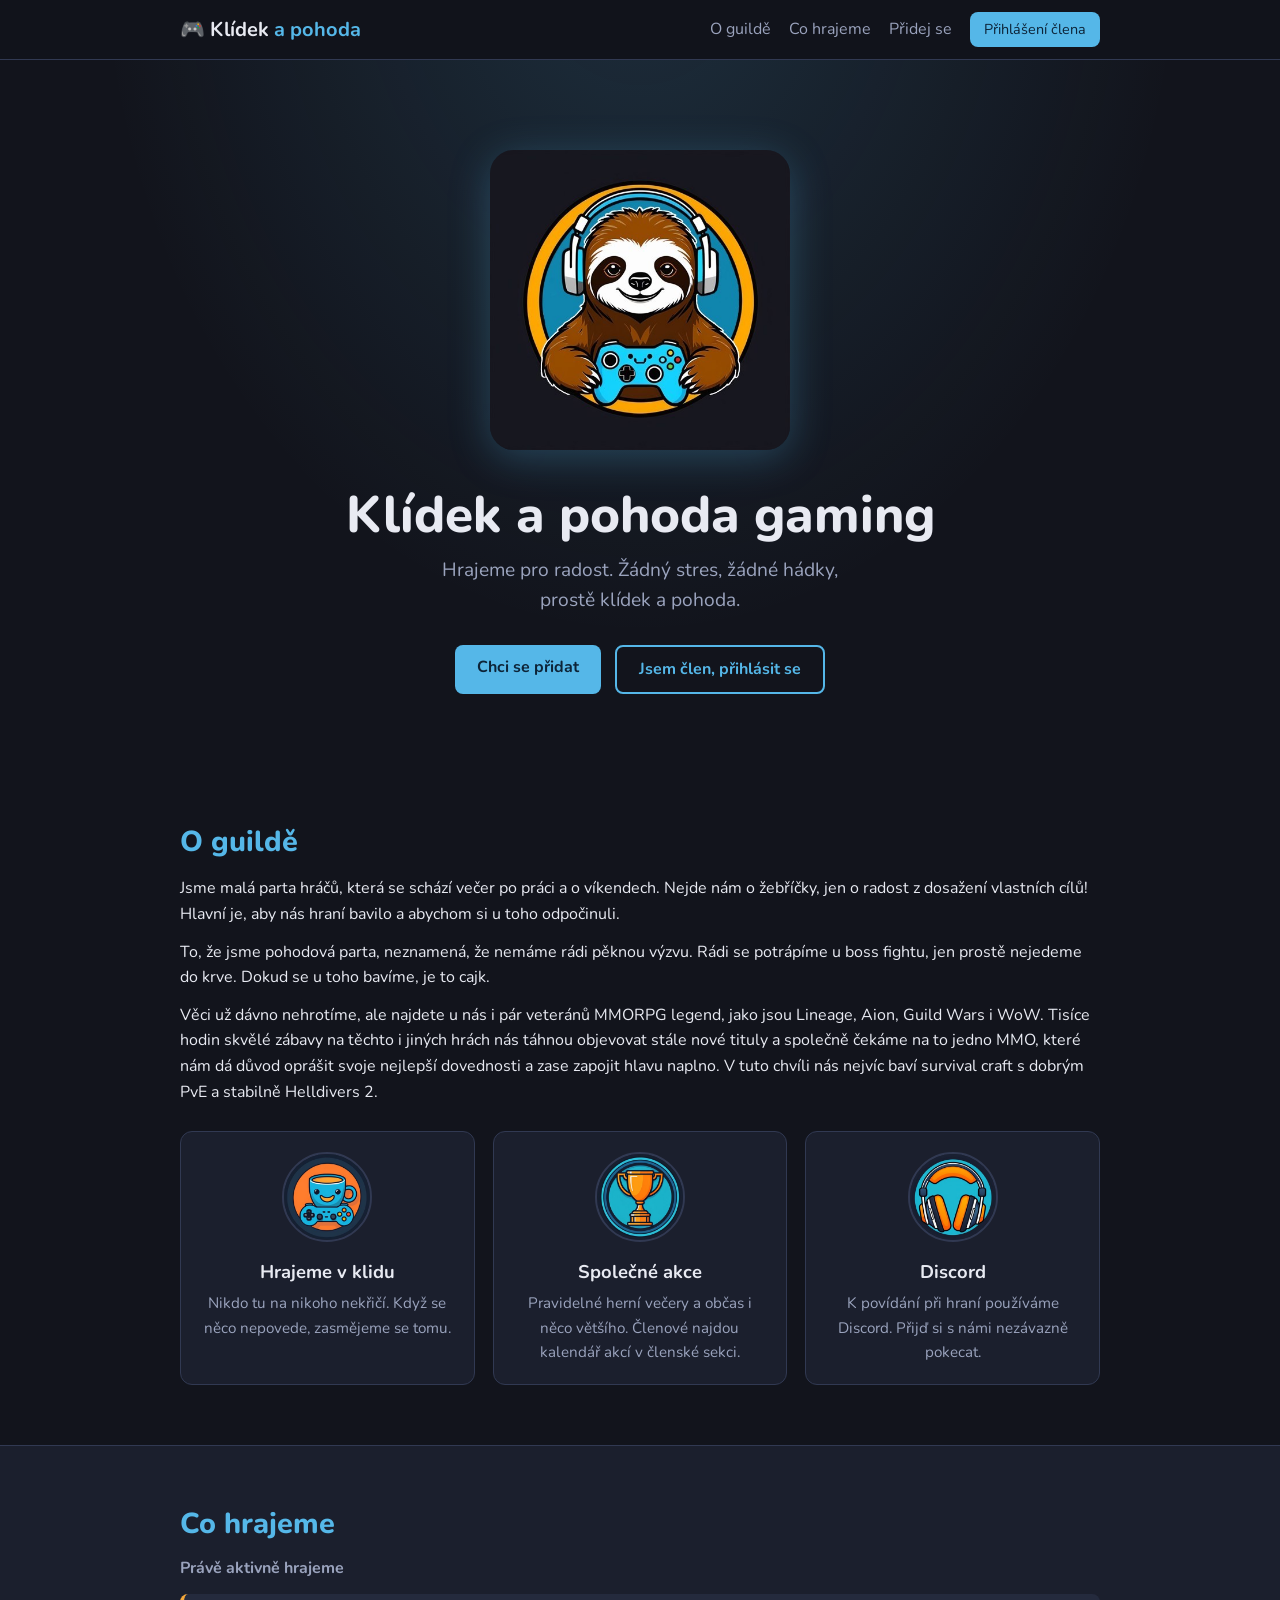
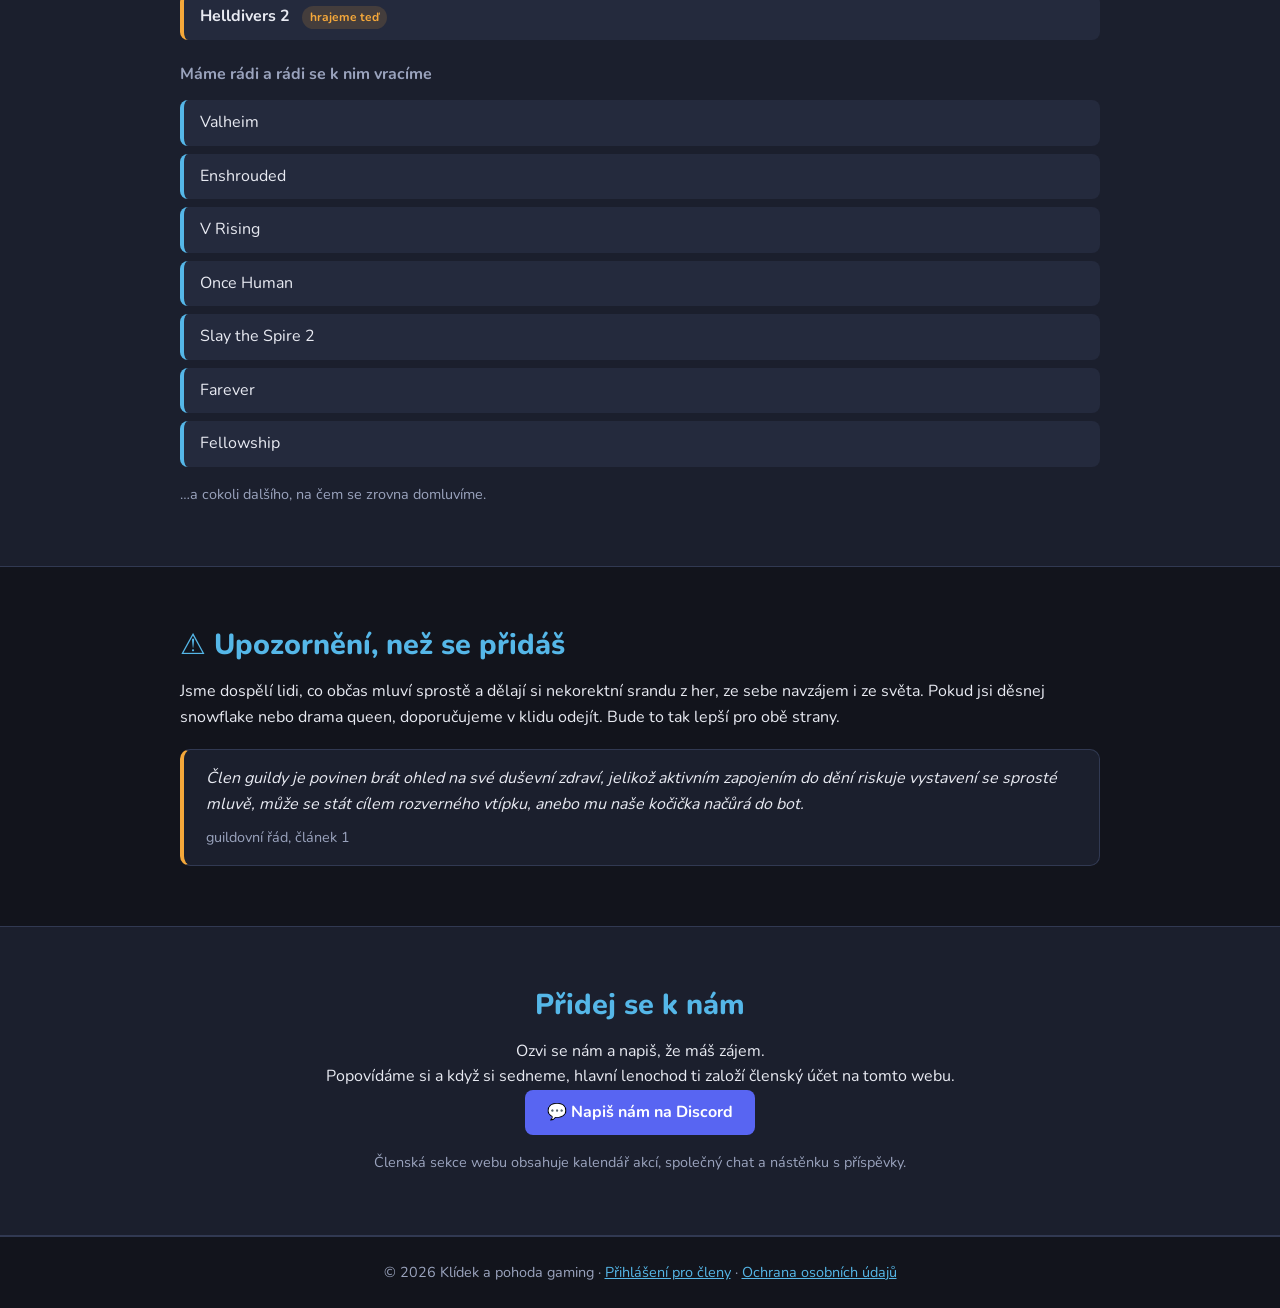
==== index.html @ fcae3c38 "Uprava webu 15.07.2026" ====
<!DOCTYPE html>
<html lang="cs">
<head>
  <meta charset="UTF-8">
  <meta name="viewport" content="width=device-width, initial-scale=1.0">
  <title>Klídek a pohoda gaming</title>
  <meta name="description" content="Herní guilda Klídek a pohoda. Hrajeme pro radost, bez stresu a v pohodě.">
  <link rel="icon" type="image/svg+xml" href="assets/favicon.svg">
  <link rel="manifest" href="manifest.json">
  <meta name="theme-color" content="#12141c">
  <link rel="apple-touch-icon" href="assets/apple-touch-icon.png">
  <!-- Náhledová kartička při sdílení odkazu (Discord, sociální sítě) -->
  <meta property="og:type" content="website">
  <meta property="og:title" content="Klídek a pohoda gaming">
  <meta property="og:description" content="Herní guilda pro pohodové hráče. Hrajeme pro radost, bez stresu a v pohodě.">
  <meta property="og:image" content="https://klidekpohoda.cz/assets/lenochod-web.jpg">
  <meta property="og:url" content="https://klidekpohoda.cz/">
  <meta name="twitter:card" content="summary_large_image">
  <link rel="stylesheet" href="css/styl.css?v=32">
</head>
<body>

  <header class="hlavicka">
    <div class="obsah hlavicka-vnitrek">
      <a href="index.html" class="logo">🎮 Klídek <span>a pohoda</span></a>
      <nav class="menu">
        <a href="#o-nas">O guildě</a>
        <a href="#co-hrajeme">Co hrajeme</a>
        <a href="#pridej-se">Přidej se</a>
        <a href="prihlaseni.html" id="menu-prihlaseni" class="tlacitko tlacitko-male">Přihlášení člena</a>
      </nav>
    </div>
  </header>

  <main>

    <section class="hero">
      <div class="obsah">
        <img src="assets/lenochod-web.jpg" alt="Logo guildy Klídek a pohoda, lenochod se sluchátky a ovladačem"
             class="hero-logo" width="520" height="520">
        <h1>Klídek a pohoda gaming</h1>
        <p class="hero-podtitulek">Hrajeme pro radost. Žádný stres, žádné hádky,<br>prostě klídek a pohoda.</p>
        <div class="hero-tlacitka">
          <a href="#pridej-se" class="tlacitko">Chci se přidat</a>
          <a href="prihlaseni.html" id="hero-prihlaseni" class="tlacitko tlacitko-obrys">Jsem člen, přihlásit se</a>
        </div>
      </div>
    </section>

    <section id="o-nas" class="sekce">
      <div class="obsah">
        <h2>O guildě</h2>
        <p>Jsme malá parta hráčů, která se schází večer po práci a o víkendech. Nejde nám o žebříčky,
        jen o radost z dosažení vlastních cílů! Hlavní je, aby nás hraní bavilo a abychom si u toho odpočinuli.</p>
        <p>To, že jsme pohodová parta, neznamená, že nemáme rádi pěknou výzvu. Rádi se potrápíme
        u boss fightu, jen prostě nejedeme do krve. Dokud se u toho bavíme, je to cajk.</p>
        <p>Věci už dávno nehrotíme, ale najdete u nás i pár veteránů MMORPG legend, jako jsou
        Lineage, Aion, Guild Wars i WoW. Tisíce hodin skvělé zábavy
        na těchto i jiných hrách nás táhnou objevovat stále nové tituly a společně čekáme na to jedno
        MMO, které nám dá důvod oprášit svoje nejlepší dovednosti a zase zapojit hlavu naplno.
        V tuto chvíli nás nejvíc baví survival craft s dobrým PvE a stabilně Helldivers 2.</p>
        <div class="karty">
          <div class="karta">
            <img src="assets/karta-klid-web.jpg" alt="" class="karta-ikona" width="300" height="300" loading="lazy">
            <h3>Hrajeme v klidu</h3>
            <p>Nikdo tu na nikoho nekřičí. Když se něco nepovede, zasmějeme se tomu.</p>
          </div>
          <div class="karta">
            <img src="assets/karta-akce-web.jpg" alt="" class="karta-ikona" width="300" height="300" loading="lazy">
            <h3>Společné akce</h3>
            <p>Pravidelné herní večery a občas i něco většího. Členové najdou kalendář akcí v členské sekci.</p>
          </div>
          <div class="karta">
            <img src="assets/karta-discord-web.jpg" alt="" class="karta-ikona" width="300" height="300" loading="lazy">
            <h3>Discord</h3>
            <p>K povídání při hraní používáme Discord. Přijď si s námi nezávazně pokecat.</p>
          </div>
        </div>
      </div>
    </section>

    <section id="co-hrajeme" class="sekce sekce-tmava">
      <div class="obsah">
        <h2>Co hrajeme</h2>
        <h3>Právě aktivně hrajeme</h3>
        <ul class="seznam-her">
          <li class="hra-aktivni">Helldivers 2 <span class="stitek">hrajeme teď</span></li>
        </ul>
        <h3 style="margin-top: 1.5rem;">Máme rádi a rádi se k nim vracíme</h3>
        <ul class="seznam-her">
          <li>Valheim</li>
          <li>Enshrouded</li>
          <li>V Rising</li>
          <li>Once Human</li>
          <li>Slay the Spire 2</li>
          <li>Farever</li>
          <li>Fellowship</li>
        </ul>
        <p class="poznamka">…a cokoli dalšího, na čem se zrovna domluvíme.</p>
      </div>
    </section>

    <section id="upozorneni" class="sekce">
      <div class="obsah">
        <h2>⚠️ Upozornění, než se přidáš</h2>
        <p>Jsme dospělí lidi, co občas mluví sprostě a dělají si nekorektní srandu
        z her, ze sebe navzájem i ze světa. Pokud jsi děsnej snowflake nebo drama queen,
        doporučujeme v klidu odejít. Bude to tak lepší pro obě strany.</p>
        <div class="disclaimer-citace">
          <p>Člen guildy je povinen brát ohled na své duševní zdraví, jelikož aktivním
          zapojením do dění riskuje vystavení se sprosté mluvě, může se stát cílem
          rozverného vtípku, anebo mu naše kočička načůrá do bot.</p>
          <p class="poznamka">guildovní řád, článek 1</p>
        </div>
      </div>
    </section>

    <section id="pridej-se" class="sekce sekce-tmava">
      <div class="obsah stred">
        <h2>Přidej se k nám</h2>
        <p>Ozvi se nám a napiš, že máš zájem.<br>
        Popovídáme si a když si sedneme, hlavní lenochod ti založí členský účet na tomto webu.</p>
        <a id="discord-odkaz" href="#" target="_blank" rel="noopener" class="tlacitko tlacitko-discord">💬 Napiš nám na Discord</a>
        <p class="poznamka">Členská sekce webu obsahuje kalendář akcí, společný chat a nástěnku s příspěvky.</p>
      </div>
    </section>

  </main>

  <footer class="paticka">
    <div class="obsah">
      <p>© 2026 Klídek a pohoda gaming · <a href="prihlaseni.html" id="paticka-prihlaseni">Přihlášení pro členy</a>
      · <a href="ochrana-udaju.html">Ochrana osobních údajů</a></p>
    </div>
  </footer>

  <script src="js/config.js?v=20"></script>
  <script src="js/verejna.js?v=20"></script>
  <script src="js/pwa.js?v=1"></script>
</body>
</html>
---- css/styl.css ----
/* ============================================================
   Klídek a pohoda gaming — společný styl celého webu
   ============================================================ */

/* ---------- Písmo Nunito (hostované lokálně, GDPR-čisté) ----------
   Stažené z fontsource, uložené v assets/fonts. Prohlížeč členů
   nikdy nekontaktuje Google. latin = základ, latin-ext = české znaky. */

@font-face {
  font-family: "Nunito"; font-style: normal; font-weight: 400; font-display: swap;
  src: url("../assets/fonts/nunito-latin-400-normal.woff2") format("woff2");
  unicode-range: U+0000-00FF,U+0131,U+0152-0153,U+02BB-02BC,U+02C6,U+02DA,U+02DC,U+0304,U+0308,U+0329,U+2000-206F,U+2074,U+20AC,U+2122,U+2191,U+2193,U+2212,U+2215,U+FEFF,U+FFFD;
}
@font-face {
  font-family: "Nunito"; font-style: normal; font-weight: 400; font-display: swap;
  src: url("../assets/fonts/nunito-latin-ext-400-normal.woff2") format("woff2");
  unicode-range: U+0100-02BA,U+02BD-02C5,U+02C7-02CC,U+02CE-02D7,U+02DD-02FF,U+0304,U+0308,U+0329,U+1D00-1DBF,U+1E00-1E9F,U+1EF2-1EFF,U+2020,U+20A0-20AB,U+20AD-20C0,U+2113,U+2C60-2C7F,U+A720-A7FF;
}
@font-face {
  font-family: "Nunito"; font-style: normal; font-weight: 700; font-display: swap;
  src: url("../assets/fonts/nunito-latin-700-normal.woff2") format("woff2");
  unicode-range: U+0000-00FF,U+0131,U+0152-0153,U+02BB-02BC,U+02C6,U+02DA,U+02DC,U+0304,U+0308,U+0329,U+2000-206F,U+2074,U+20AC,U+2122,U+2191,U+2193,U+2212,U+2215,U+FEFF,U+FFFD;
}
@font-face {
  font-family: "Nunito"; font-style: normal; font-weight: 700; font-display: swap;
  src: url("../assets/fonts/nunito-latin-ext-700-normal.woff2") format("woff2");
  unicode-range: U+0100-02BA,U+02BD-02C5,U+02C7-02CC,U+02CE-02D7,U+02DD-02FF,U+0304,U+0308,U+0329,U+1D00-1DBF,U+1E00-1E9F,U+1EF2-1EFF,U+2020,U+20A0-20AB,U+20AD-20C0,U+2113,U+2C60-2C7F,U+A720-A7FF;
}
@font-face {
  font-family: "Nunito"; font-style: normal; font-weight: 800; font-display: swap;
  src: url("../assets/fonts/nunito-latin-800-normal.woff2") format("woff2");
  unicode-range: U+0000-00FF,U+0131,U+0152-0153,U+02BB-02BC,U+02C6,U+02DA,U+02DC,U+0304,U+0308,U+0329,U+2000-206F,U+2074,U+20AC,U+2122,U+2191,U+2193,U+2212,U+2215,U+FEFF,U+FFFD;
}
@font-face {
  font-family: "Nunito"; font-style: normal; font-weight: 800; font-display: swap;
  src: url("../assets/fonts/nunito-latin-ext-800-normal.woff2") format("woff2");
  unicode-range: U+0100-02BA,U+02BD-02C5,U+02C7-02CC,U+02CE-02D7,U+02DD-02FF,U+0304,U+0308,U+0329,U+1D00-1DBF,U+1E00-1E9F,U+1EF2-1EFF,U+2020,U+20A0-20AB,U+20AD-20C0,U+2113,U+2C60-2C7F,U+A720-A7FF;
}

:root {
  --pozadi: #12141c;          /* tmavé pozadí stránky */
  --panel: #1b1f2d;           /* pozadí karet a panelů */
  --panel-svetly: #242a3d;    /* světlejší panel (hover, vstupy) */
  --ohraniceni: #313952;      /* barva rámečků */
  --text: #e8eaf2;            /* základní text */
  --text-tlumeny: #9aa3bd;    /* vedlejší text */
  --akcent: #55b7e8;          /* blankytná modrá — sluchátka lenochoda */
  --akcent-tmavy: #3494c7;
  --akcent-2: #f5a83a;        /* jantarová — kruh kolem lenochoda */
  --text-na-akcentu: #0d2438; /* tmavý text na modrých tlačítkách */
  --chyba: #e57373;
  --discord: #5865f2;
}

* { margin: 0; padding: 0; box-sizing: border-box; }

body {
  font-family: "Nunito", "Segoe UI", system-ui, -apple-system, sans-serif;
  background: var(--pozadi);
  color: var(--text);
  line-height: 1.6;
  min-height: 100vh;
}

/* Velké nadpisy a logo v nejtučnějším řezu (hravější vzhled) */
h1, h2, .logo { font-weight: 800; }

.obsah {
  max-width: 960px;
  margin: 0 auto;
  padding: 0 20px;
}

h1, h2, h3 { line-height: 1.25; }
h2 { font-size: 1.8rem; margin-bottom: 1rem; color: var(--akcent); }
h3 { font-size: 1.15rem; margin-bottom: 0.5rem; }
a { color: var(--akcent); }
p + p { margin-top: 0.75rem; }

/* ---------- Hlavička a menu ---------- */

.hlavicka {
  background: rgba(18, 20, 28, 0.95);
  border-bottom: 1px solid var(--ohraniceni);
  position: sticky;
  top: 0;
  z-index: 10;
}

.hlavicka-vnitrek {
  display: flex;
  align-items: center;
  justify-content: space-between;
  flex-wrap: wrap;
  gap: 10px;
  padding-top: 12px;
  padding-bottom: 12px;
}

.logo {
  font-size: 1.25rem;
  font-weight: 700;
  color: var(--text);
  text-decoration: none;
  white-space: nowrap;
}
.logo span { color: var(--akcent); }

.menu {
  display: flex;
  align-items: center;
  flex-wrap: wrap;
  gap: 18px;
}
.menu a {
  color: var(--text-tlumeny);
  text-decoration: none;
  font-weight: 500;
  transition: color 0.15s;
}
.menu a:hover { color: var(--text); }
.menu a.aktivni { color: var(--akcent); }
.menu a.tlacitko { color: var(--text-na-akcentu); }
.menu a.tlacitko:hover { color: var(--text-na-akcentu); }

.pocitadlo-znacka {
  display: inline-block;
  background: var(--akcent-2);
  color: var(--text-na-akcentu);
  font-size: 0.7rem;
  font-weight: 700;
  min-width: 16px;
  height: 16px;
  line-height: 16px;
  text-align: center;
  border-radius: 999px;
  padding: 0 4px;
  margin-left: 4px;
  vertical-align: middle;
}

/* ---------- Tlačítka ---------- */

.tlacitko {
  display: inline-block;
  background: var(--akcent);
  color: var(--text-na-akcentu);
  font-weight: 700;
  padding: 10px 22px;
  border-radius: 8px;
  text-decoration: none;
  border: none;
  font-size: 1rem;
  cursor: pointer;
  transition: background 0.15s, transform 0.15s, box-shadow 0.15s;
}
.tlacitko:hover { background: var(--akcent-tmavy); color: var(--text-na-akcentu); }

/* Jemný zvedací efekt na všech tlačítkách webu (kromě odkazů v menu) */
button:not(.zprava-smazat):not(.reakce-chip):not(.emoji-volba):not(.ucast-tlacitko),
.tlacitko, .tlacitko-obrys, .tlacitko-discord, .tlacitko-male {
  transition: background 0.15s, color 0.15s, border-color 0.15s, transform 0.15s, box-shadow 0.15s;
}
button:not(:disabled):not(.zprava-smazat):not(.reakce-chip):not(.emoji-volba):not(.ucast-tlacitko):hover,
.tlacitko:hover, .tlacitko-obrys:hover, .tlacitko-discord:hover {
  transform: translateY(-2px);
  box-shadow: 0 4px 14px rgba(0, 0, 0, 0.25);
}
button:not(:disabled):active, .tlacitko:active, .tlacitko-obrys:active, .tlacitko-discord:active {
  transform: translateY(0);
  box-shadow: none;
}

@media (prefers-reduced-motion: reduce) {
  * { transition-duration: 0.01ms !important; animation-duration: 0.01ms !important; }
}

.tlacitko-male { padding: 6px 14px; font-size: 0.9rem; }

.tlacitko-obrys {
  background: transparent;
  color: var(--akcent);
  border: 2px solid var(--akcent);
}
.tlacitko-obrys:hover { background: rgba(85, 183, 232, 0.12); color: var(--akcent); }

.tlacitko-discord { background: var(--discord); color: #fff; }
.tlacitko-discord:hover { background: #4752c4; color: #fff; }

.tlacitko-nenapadne {
  background: transparent;
  border: 1px solid var(--ohraniceni);
  color: var(--text-tlumeny);
  padding: 5px 12px;
  border-radius: 6px;
  font-size: 0.85rem;
  cursor: pointer;
}
.tlacitko-nenapadne:hover { color: var(--text); border-color: var(--text-tlumeny); }

/* ---------- Veřejná stránka ---------- */

.hero {
  text-align: center;
  padding: 90px 0 70px;
  background:
    radial-gradient(ellipse at 50% -20%, rgba(85, 183, 232, 0.16), transparent 60%),
    var(--pozadi);
}
.hero h1 { font-size: clamp(2rem, 6vw, 3.2rem); margin-bottom: 0.5rem; }
.hero-logo {
  width: min(300px, 65vw);
  height: auto;
  border-radius: 24px;
  margin-bottom: 1.5rem;
  box-shadow: 0 8px 40px rgba(85, 183, 232, 0.28);
}
.hero-podtitulek { color: var(--text-tlumeny); font-size: 1.2rem; max-width: 550px; margin: 0 auto 1.8rem; }
.hero-tlacitka { display: flex; gap: 14px; justify-content: center; flex-wrap: wrap; }

.sekce { padding: 60px 0; }
.sekce-tmava { background: var(--panel); border-top: 1px solid var(--ohraniceni); border-bottom: 1px solid var(--ohraniceni); }
.stred { text-align: center; }

.karty {
  display: grid;
  grid-template-columns: repeat(auto-fit, minmax(240px, 1fr));
  gap: 18px;
  margin-top: 1.6rem;
}
.karta {
  background: var(--panel);
  border: 1px solid var(--ohraniceni);
  border-radius: 12px;
  padding: 20px;
  text-align: center;
  transition: transform 0.2s ease, box-shadow 0.2s ease, border-color 0.2s ease;
}
.karta:hover {
  transform: translateY(-4px);
  border-color: var(--akcent);
  box-shadow: 0 10px 24px rgba(85, 183, 232, 0.15);
}
.karta p { color: var(--text-tlumeny); font-size: 0.95rem; }
.karta-ikona {
  width: 90px;
  height: 90px;
  border-radius: 50%;
  margin-bottom: 10px;
  border: 2px solid var(--ohraniceni);
}
.karta h3 { margin-bottom: 0.5rem; }

.nadpis-ikona {
  width: 40px;
  height: 40px;
  border-radius: 50%;
  vertical-align: middle;
  margin-right: 10px;
}

.seznam-her { list-style: none; margin: 1rem 0; }
.seznam-her li {
  padding: 10px 16px;
  margin-bottom: 8px;
  background: var(--panel-svetly);
  border-radius: 8px;
  border-left: 4px solid var(--akcent);
}
.seznam-her li.hra-aktivni {
  border-left-color: var(--akcent-2);
  font-weight: 700;
}
.sekce-tmava h3 { color: var(--text-tlumeny); font-size: 1rem; }

.poznamka { color: var(--text-tlumeny); font-size: 0.9rem; margin-top: 1rem; }

.prihlaseni-obrazek {
  display: block;
  width: 110px;
  height: 110px;
  margin: 0 auto 16px;
  border-radius: 50%;
  border: 2px solid var(--ohraniceni);
}

.paticka {
  border-top: 1px solid var(--ohraniceni);
  padding: 24px 0;
  text-align: center;
  color: var(--text-tlumeny);
  font-size: 0.9rem;
}

/* ---------- Stránka 404 ---------- */

.chyba404 { text-align: center; max-width: 460px; padding: 20px; }
.chyba404-obrazek {
  width: min(200px, 55vw);
  height: auto;
  border-radius: 24px;
  margin-bottom: 1rem;
  box-shadow: 0 8px 40px rgba(85, 183, 232, 0.28);
}
.chyba404 h1 {
  font-size: clamp(3rem, 12vw, 5rem);
  color: var(--akcent);
  margin-bottom: 0.3rem;
}
.chyba404-podtitulek { font-size: 1.3rem; margin-bottom: 0.6rem; }

/* ---------- Formuláře ---------- */

form label { display: block; margin-bottom: 4px; font-weight: 600; font-size: 0.95rem; }
input[type="text"], input[type="email"], input[type="password"],
input[type="datetime-local"], textarea {
  width: 100%;
  padding: 10px 12px;
  margin-bottom: 14px;
  background: var(--panel-svetly);
  color: var(--text);
  border: 1px solid var(--ohraniceni);
  border-radius: 8px;
  font-size: 1rem;
  font-family: inherit;
}
input:focus, textarea:focus { outline: 2px solid var(--akcent); outline-offset: -1px; }
textarea { resize: vertical; min-height: 100px; }

.chyba {
  background: rgba(229, 115, 115, 0.12);
  border: 1px solid var(--chyba);
  color: var(--chyba);
  padding: 10px 14px;
  border-radius: 8px;
  margin-bottom: 14px;
  display: none;
}
.chyba.viditelna { display: block; }

.uspech {
  background: rgba(85, 183, 232, 0.12);
  border: 1px solid var(--akcent);
  color: var(--akcent);
  padding: 10px 14px;
  border-radius: 8px;
  margin-bottom: 14px;
  display: none;
}
.uspech.viditelna { display: block; }

/* ---------- Přihlášení ---------- */

.prihlaseni-obal {
  min-height: calc(100vh - 140px);
  display: flex;
  align-items: center;
  justify-content: center;
  padding: 40px 20px;
}
.prihlaseni-karta {
  background: var(--panel);
  border: 1px solid var(--ohraniceni);
  border-radius: 14px;
  padding: 32px;
  width: 100%;
  max-width: 400px;
}
.prihlaseni-karta h1 { font-size: 1.5rem; margin-bottom: 1.2rem; text-align: center; }
.prihlaseni-karta .tlacitko { width: 100%; }

/* ---------- Členská sekce (společné) ---------- */

.clenska-stranka { padding: 30px 0 60px; }
.clenska-stranka h1 { font-size: 1.7rem; margin-bottom: 1.2rem; }

.panel-blok {
  background: var(--panel);
  border: 1px solid var(--ohraniceni);
  border-radius: 12px;
  padding: 22px;
  margin-bottom: 20px;
}
.panel-blok h2 { font-size: 1.2rem; color: var(--text); margin-bottom: 0.8rem; }
.panel-blok h2 .ikona { margin-right: 6px; }

.lfg-panel { border-color: var(--akcent-2); }

.lfg-sablona {
  background: var(--panel-svetly);
  border: 1px solid var(--ohraniceni);
  border-radius: 8px;
  padding: 12px 14px;
  line-height: 2.2;
}
.lfg-sablona input {
  display: inline-block;
  width: auto;
  min-width: 110px;
  max-width: 240px;
  margin-bottom: 0;
  padding: 4px 8px;
  font-size: 0.95rem;
  vertical-align: middle;
}
.lfg-role-znacka { color: var(--discord); font-weight: 600; }

/* ---------- Výzvy (randomizer stratagemů) ---------- */

.vyzva-kategorie {
  display: flex;
  flex-wrap: wrap;
  gap: 10px 20px;
  margin-top: 8px;
}
.vyzva-prepinac {
  display: flex;
  align-items: center;
  gap: 6px;
  font-weight: normal;
  cursor: pointer;
}
.vyzva-prepinac input { width: auto; margin: 0; }

.vyzva-tlacitka { display: flex; flex-wrap: wrap; gap: 10px; }

.vyzva-slot {
  display: flex;
  align-items: center;
  gap: 10px;
  background: var(--panel-svetly);
  border: 1px solid var(--ohraniceni);
  border-radius: 8px;
  padding: 10px 14px;
  margin-bottom: 8px;
}
.vyzva-slot-emoji { font-size: 1.3rem; }
.vyzva-slot-nazev { font-weight: 600; flex: 1; }
.vyzva-slot-reroll {
  font-size: 1.1rem;
  padding: 2px 8px;
}

.vyzva-nadpis-ikona {
  height: 1.4em;
  width: auto;
  vertical-align: -0.25em;
  margin-right: 10px;
}
.vyzva-ikona-h2 {
  height: 1.3em;
  width: auto;
  vertical-align: -0.2em;
  margin-right: 8px;
}

.vyzva-rozbalit summary {
  cursor: pointer;
  font-weight: 700;
  color: var(--akcent);
  list-style: none;
}
.vyzva-rozbalit summary::-webkit-details-marker { display: none; }
.vyzva-rozbalit summary::before { content: "▶ "; }
.vyzva-rozbalit[open] summary::before { content: "▼ "; }

.vyzva-seznam-kategorie { margin-bottom: 14px; }
.vyzva-seznam-kategorie h4 { font-size: 0.95rem; margin-bottom: 4px; }
.vyzva-seznam-kategorie p { color: var(--text-tlumeny); font-size: 0.9rem; }

.stitek {
  display: inline-block;
  background: rgba(245, 168, 58, 0.15);
  color: var(--akcent-2);
  font-size: 0.75rem;
  font-weight: 700;
  padding: 2px 8px;
  border-radius: 999px;
  margin-left: 8px;
  vertical-align: middle;
}

.nacitani { color: var(--text-tlumeny); font-style: italic; }

/* ---------- Skeleton loadery (šedé placeholdery místo "Načítám…") ---------- */

@keyframes skeleton-tep {
  0%, 100% { opacity: 1; }
  50% { opacity: 0.5; }
}

.skeleton-radek, .skeleton-kruh {
  background: var(--panel-svetly);
  border-radius: 6px;
  animation: skeleton-tep 1.4s ease-in-out infinite;
}
.skeleton-radek { height: 14px; margin-bottom: 8px; }
.skeleton-radek:last-child { margin-bottom: 0; }
.skeleton-radek.kratky { width: 35%; }
.skeleton-radek.stredni { width: 60%; }
.skeleton-radek.dlouhy { width: 88%; }
.skeleton-kruh { width: 32px; height: 32px; border-radius: 50%; flex-shrink: 0; }

.skeleton-karta {
  border: 1px solid var(--ohraniceni);
  border-radius: 10px;
  padding: 16px;
  margin-bottom: 14px;
  background: var(--panel);
}
.skeleton-radek-obal { display: flex; align-items: center; gap: 10px; margin-bottom: 10px; }
.skeleton-radek-obal .skeleton-radek { margin-bottom: 0; flex: 1; }

@media (prefers-reduced-motion: reduce) {
  .skeleton-radek, .skeleton-kruh { animation: none; opacity: 0.7; }
}

/* ---------- Akce ---------- */

.akce-polozka {
  border: 1px solid var(--ohraniceni);
  border-radius: 10px;
  padding: 16px;
  margin-bottom: 14px;
  background: var(--panel-svetly);
  transition: border-color 0.2s;
}
.akce-polozka:hover { border-color: var(--akcent); }
.akce-polozka h3 { color: var(--akcent); }
.akce-datum { color: var(--akcent-2); font-weight: 600; font-size: 0.95rem; }
.akce-popis { margin: 8px 0; color: var(--text); }
.akce-meta { color: var(--text-tlumeny); font-size: 0.85rem; }

.ucast-tlacitka { display: flex; gap: 8px; margin-top: 12px; flex-wrap: wrap; }
.ucast-tlacitko {
  background: var(--panel);
  border: 1px solid var(--ohraniceni);
  color: var(--text-tlumeny);
  padding: 6px 14px;
  border-radius: 999px;
  cursor: pointer;
  font-size: 0.9rem;
}
.ucast-tlacitko:hover { border-color: var(--text-tlumeny); color: var(--text); }
.ucast-tlacitko.vybrane {
  background: var(--akcent);
  border-color: var(--akcent);
  color: var(--text-na-akcentu);
  font-weight: 700;
}
.ucast-prehled { margin-top: 10px; font-size: 0.9rem; color: var(--text-tlumeny); }

/* ---------- Chat ---------- */

.chat-okno {
  height: 55vh;
  min-height: 320px;
  overflow-y: auto;
  border: 1px solid var(--ohraniceni);
  border-radius: 12px;
  background: var(--panel);
  padding: 16px;
  margin-bottom: 14px;
}
.zprava { margin-bottom: 12px; }
.zprava-hlavicka { font-size: 0.85rem; margin-bottom: 2px; }
.zprava-autor { font-weight: 700; color: var(--akcent); }
.zprava-cas { color: var(--text-tlumeny); margin-left: 8px; }
.zprava-text {
  background: var(--panel-svetly);
  display: inline-block;
  padding: 8px 12px;
  border-radius: 4px 12px 12px 12px;
  max-width: 85%;
  word-wrap: break-word;
  white-space: pre-wrap;
}
.zprava-moje .zprava-autor { color: var(--akcent-2); }
.zprava-smazat {
  background: none; border: none; color: var(--text-tlumeny);
  cursor: pointer; font-size: 0.8rem; margin-left: 6px;
}
.zprava-smazat:hover { color: var(--chyba); }

.zprava-odpovedet {
  background: none; border: none; color: var(--text-tlumeny);
  cursor: pointer; font-size: 0.8rem; margin-left: 6px;
}
.zprava-odpovedet:hover { color: var(--akcent); }

.zprava-citace {
  border-left: 3px solid var(--akcent);
  background: var(--panel);
  color: var(--text-tlumeny);
  font-size: 0.85rem;
  padding: 4px 10px;
  margin-bottom: 4px;
  border-radius: 4px;
  max-width: 85%;
}
.zprava-citace strong { color: var(--akcent); }
.zprava-citace-chybi { font-style: italic; }

.odpoved-banner {
  background: var(--panel-svetly);
  border-left: 3px solid var(--akcent);
  border-radius: 6px;
  padding: 8px 12px;
  margin-bottom: 10px;
  font-size: 0.9rem;
  color: var(--text-tlumeny);
  display: flex;
  justify-content: space-between;
  align-items: center;
  gap: 10px;
}
.odpoved-banner strong { color: var(--akcent); }
.odpoved-banner button {
  background: none; border: none; color: var(--text-tlumeny);
  cursor: pointer; font-size: 0.9rem; flex-shrink: 0;
}
.odpoved-banner button:hover { color: var(--chyba); }

.chat-formular { display: flex; gap: 10px; }
.chat-formular input { flex: 1; margin-bottom: 0; }

.online-radek {
  display: flex;
  align-items: center;
  flex-wrap: wrap;
  gap: 8px;
  margin-bottom: 12px;
  min-height: 34px;
}
.online-popisek {
  color: var(--text-tlumeny);
  font-size: 0.9rem;
}
.online-clen {
  display: inline-flex;
  align-items: center;
  gap: 6px;
  background: var(--panel);
  border: 1px solid var(--ohraniceni);
  border-radius: 999px;
  padding: 3px 12px 3px 5px;
  font-size: 0.9rem;
}
.online-clen .avatar {
  width: 24px;
  height: 24px;
  line-height: 22px;
  font-size: 0.75rem;
  margin-right: 0;
}

/* ---------- Příspěvky ---------- */

.prispevek {
  border: 1px solid var(--ohraniceni);
  border-radius: 10px;
  padding: 18px;
  margin-bottom: 16px;
  background: var(--panel-svetly);
  transition: border-color 0.2s;
}
.prispevek:hover { border-color: var(--akcent); }
.prispevek h3 { color: var(--akcent); margin-bottom: 4px; }
.prispevek.pripnuto,
.prispevek.pripnuto:hover { border-color: var(--akcent-2); }
.prispevek h3 .stitek { margin-left: 0; margin-right: 8px; }
.prispevek-meta { color: var(--text-tlumeny); font-size: 0.85rem; margin-bottom: 10px; }
.prispevek-text ul { margin: 6px 0 6px 22px; }
.prispevek-text p { margin-bottom: 6px; }

/* Klikací odkazy v chatu a příspěvcích, ať dlouhá adresa nepřeteče */
.zprava-text a, .prispevek-text a { word-break: break-word; }

.prispevek-obrazek {
  display: block;
  max-width: 100%;
  max-height: 420px;
  border-radius: 10px;
  margin-top: 10px;
  border: 1px solid var(--ohraniceni);
}

/* ---------- Galerie momentek ---------- */

.galerie-mrizka {
  display: grid;
  grid-template-columns: repeat(auto-fill, minmax(220px, 1fr));
  gap: 16px;
  margin-top: 20px;
}
.momentka {
  margin: 0;
  background: var(--panel-svetly);
  border: 1px solid var(--ohraniceni);
  border-radius: 10px;
  overflow: hidden;
  transition: border-color 0.2s;
}
.momentka:hover { border-color: var(--akcent); }
.momentka-obrazek {
  display: block;
  width: 100%;
  height: 180px;
  object-fit: cover;
}
.momentka figcaption { padding: 10px 12px; }
.momentka-popisek { display: block; margin-bottom: 6px; }
.momentka-meta {
  display: flex;
  align-items: center;
  flex-wrap: wrap;
  color: var(--text-tlumeny);
  font-size: 0.85rem;
}

.galerie-nacist-starsi {
  grid-column: 1 / -1;
  justify-self: center;
}

input[type="file"] {
  width: 100%;
  padding: 8px 12px;
  margin-bottom: 6px;
  background: var(--panel-svetly);
  color: var(--text-tlumeny);
  border: 1px solid var(--ohraniceni);
  border-radius: 8px;
  font-size: 0.95rem;
}
input[type="file"]::file-selector-button {
  background: var(--panel);
  color: var(--text);
  border: 1px solid var(--ohraniceni);
  border-radius: 6px;
  padding: 5px 12px;
  margin-right: 10px;
  cursor: pointer;
}

/* ---------- Přehled členů ---------- */

.clen-radek {
  display: flex;
  align-items: center;
  gap: 12px;
  padding: 10px 0;
  border-bottom: 1px solid var(--ohraniceni);
}
.clen-radek:last-of-type { border-bottom: none; }
.clen-radek .avatar {
  width: 36px;
  height: 36px;
  line-height: 34px;
  margin-right: 0;
  flex-shrink: 0;
}
.clen-info { flex: 1; min-width: 0; display: flex; flex-direction: column; }
.poznamka-mala {
  color: var(--text-tlumeny);
  font-size: 0.85rem;
  word-break: break-word;
}

select.volba-role {
  background: var(--panel-svetly);
  color: var(--text);
  border: 1px solid var(--ohraniceni);
  border-radius: 8px;
  padding: 6px 10px;
  font-size: 0.9rem;
  font-family: inherit;
  cursor: pointer;
  flex-shrink: 0;
}

/* ---------- Pozvánky ---------- */

.pozvanka-kod {
  font-family: Consolas, monospace;
  background: var(--panel-svetly);
  border: 1px solid var(--akcent);
  border-radius: 8px;
  padding: 10px 14px;
  margin: 8px 0;
  word-break: break-all;
}
.pozvanka-kod-maly {
  font-family: Consolas, monospace;
  color: var(--akcent);
}

/* ---------- Upozornění a právní stránka ---------- */

.disclaimer-citace {
  background: var(--panel);
  border: 1px solid var(--ohraniceni);
  border-left: 4px solid var(--akcent-2);
  border-radius: 10px;
  padding: 16px 22px;
  margin-top: 1.2rem;
  font-style: italic;
}
.disclaimer-citace .poznamka { margin-top: 8px; font-style: normal; }

.pravni-text h1 { margin-bottom: 0.3rem; }
.pravni-text h2 { font-size: 1.25rem; margin-top: 1.8rem; margin-bottom: 0.4rem; }
.pravni-text ul { margin: 0.5rem 0 0.8rem 24px; }

/* ---------- Smajlíky ---------- */

.emoji-tlacitko {
  background: var(--panel-svetly);
  border: 1px solid var(--ohraniceni);
  border-radius: 8px;
  font-size: 1.15rem;
  padding: 8px 12px;
  cursor: pointer;
  line-height: 1;
}
.emoji-tlacitko:hover { border-color: var(--akcent); }

.emoji-panel {
  background: var(--panel);
  border: 1px solid var(--ohraniceni);
  border-radius: 10px;
  padding: 8px;
  margin-bottom: 10px;
  display: flex;
  flex-wrap: wrap;
  gap: 2px;
}
.emoji-panel[hidden] { display: none; }

.emoji-volba {
  background: none;
  border: none;
  font-size: 1.35rem;
  padding: 4px 6px;
  cursor: pointer;
  border-radius: 6px;
  line-height: 1.2;
}
.emoji-volba:hover { background: var(--panel-svetly); }

/* ---------- Ankety ---------- */

.anketa-otazka { color: var(--akcent); margin-bottom: 12px; }
.anketa-moznosti { display: flex; flex-direction: column; gap: 8px; margin-bottom: 12px; }

.anketa-moznost {
  position: relative;
  border: 1px solid var(--ohraniceni);
  border-radius: 8px;
  overflow: hidden;
  cursor: pointer;
  background: var(--panel-svetly);
}
.anketa-moznost:not(.uzavrena):hover { border-color: var(--akcent); }
.anketa-moznost.vybrano { border-color: var(--akcent); }
.anketa-moznost.uzavrena { cursor: default; }

.anketa-pruh {
  position: absolute;
  top: 0; left: 0; bottom: 0;
  background: rgba(85, 183, 232, 0.22);
  transition: width 0.3s ease;
}
.anketa-moznost.vybrano .anketa-pruh { background: rgba(85, 183, 232, 0.38); }

.anketa-popisek {
  position: relative;
  display: flex;
  justify-content: space-between;
  gap: 10px;
  padding: 10px 14px;
}
.anketa-pocet { color: var(--text-tlumeny); font-size: 0.9rem; white-space: nowrap; }

.moznost-vstup { display: block; }

/* ---------- Reakce na příspěvky ---------- */

.reakce-radek {
  display: flex;
  flex-wrap: wrap;
  gap: 6px;
  margin-top: 12px;
}
.reakce-chip {
  background: var(--panel);
  border: 1px solid var(--ohraniceni);
  border-radius: 999px;
  color: var(--text);
  padding: 4px 10px;
  font-size: 0.95rem;
  cursor: pointer;
  line-height: 1.3;
}
.reakce-chip:hover { border-color: var(--text-tlumeny); }
.reakce-chip.moje {
  border-color: var(--akcent);
  background: rgba(85, 183, 232, 0.15);
}
.reakce-pridat {
  background: none;
  border: 1px dashed var(--ohraniceni);
  border-radius: 999px;
  color: var(--text-tlumeny);
  padding: 4px 10px;
  font-size: 0.95rem;
  cursor: pointer;
  line-height: 1.3;
}
.reakce-pridat:hover { border-color: var(--akcent); color: var(--text); }

#panel-reakci { margin-top: 8px; margin-bottom: 4px; }

/* ---------- Komentáře pod příspěvky ---------- */

.komentare-blok {
  margin-top: 14px;
  padding-top: 12px;
  border-top: 1px solid var(--ohraniceni);
}

.komentar {
  display: flex;
  align-items: flex-start;
  gap: 8px;
  margin-bottom: 10px;
}
.komentar .avatar { margin-top: 2px; }
.komentar-obsah { flex: 1; min-width: 0; }
.komentar-meta {
  color: var(--text-tlumeny);
  font-size: 0.85rem;
}
.komentar-text {
  overflow-wrap: break-word;
}
.komentar-text p { margin: 0; }
.komentar-text ul { margin: 4px 0 4px 22px; }

.komentar-formular {
  display: flex;
  align-items: center;
  flex-wrap: wrap;
  gap: 8px;
  margin-top: 8px;
}
.komentar-formular input {
  flex: 1;
  min-width: 160px;
  margin-bottom: 0;
}
.komentar-formular .napoveda-formatovani { flex-basis: 100%; margin: 0; }

#panel-emoji-komentar { margin: 8px 0; }

/* ---------- Informační bannery (Nástěnkářka, nástěnka akcí) ---------- */

.nastenkarka,
.nastenka-banner {
  display: flex;
  align-items: center;
  gap: 22px;
  border-color: rgba(85, 183, 232, 0.45); /* modrá po vzoru kočičky */
}
.nastenkarka strong,
.nastenka-banner strong { color: var(--akcent); }

.nastenkarka-obrazek,
.nastenka-banner-obrazek {
  width: 170px;
  height: 170px;
  border-radius: 16px;
  border: 2px solid var(--akcent-2); /* jantar po vzoru stužky */
  flex-shrink: 0;
}
/* Cedule Výpravy zobrazíme větší, ať je nápis dobře čitelný */
.nastenka-banner-obrazek { width: 220px; height: 220px; }
.nastenkarka p,
.nastenka-banner p {
  margin: 0;
  font-size: 1.15rem;
  line-height: 1.55;
}

@media (max-width: 600px) {
  .nastenkarka,
  .nastenka-banner { flex-direction: column; text-align: center; }
}

/* ---------- Avatary ---------- */

.avatar {
  width: 28px;
  height: 28px;
  border-radius: 50%;
  object-fit: cover;
  vertical-align: middle;
  margin-right: 6px;
  border: 1px solid var(--ohraniceni);
  display: inline-block;
  transition: border-color 0.15s, transform 0.15s;
}
.avatar-klikatelny { cursor: pointer; }
.avatar-klikatelny:hover { border-color: var(--akcent); transform: scale(1.08); }
.avatar-pismeno {
  background: var(--panel);
  color: var(--akcent);
  text-align: center;
  line-height: 26px;
  font-weight: 700;
  font-size: 0.85rem;
}

.avatar-radek {
  display: flex;
  align-items: center;
  gap: 14px;
  margin-bottom: 8px;
}
.avatar-radek input { margin-bottom: 0; flex: 1; }
#avatar-nahled .avatar {
  width: 64px;
  height: 64px;
  line-height: 62px;
  font-size: 1.5rem;
  margin-right: 0;
}

.napoveda-formatovani {
  font-size: 0.85rem;
  color: var(--text-tlumeny);
  margin: -8px 0 14px;
}

/* ---------- Upozornění na chybějící konfiguraci ---------- */

.konfigurace-chybi {
  max-width: 600px;
  margin: 60px auto;
  padding: 30px;
  background: var(--panel);
  border: 2px solid var(--akcent-2);
  border-radius: 14px;
  text-align: center;
}
.konfigurace-chybi h2 { color: var(--akcent-2); }
.konfigurace-chybi code {
  background: var(--panel-svetly);
  padding: 2px 6px;
  border-radius: 4px;
  font-size: 0.95em;
}

/* ---------- Mini profil člena (modální okno po kliku na avatar) ---------- */

.modal-podklad {
  position: fixed;
  inset: 0;
  background: rgba(0, 0, 0, 0.6);
  display: flex;
  align-items: center;
  justify-content: center;
  padding: 20px;
  z-index: 100;
}
.modal-podklad[hidden] { display: none; }

.mini-profil {
  position: relative;
  background: var(--panel);
  border: 1px solid var(--ohraniceni);
  border-radius: 14px;
  padding: 28px;
  text-align: center;
  max-width: 300px;
  width: 100%;
}
.mini-profil-avatar .avatar {
  width: 72px;
  height: 72px;
  line-height: 70px;
  font-size: 1.6rem;
  margin-right: 0;
  margin-bottom: 10px;
  cursor: default;
}
.mini-profil-avatar .avatar:hover { transform: none; border-color: var(--ohraniceni); }
.mini-profil h3 { margin-bottom: 6px; }
.mini-profil .poznamka { margin-top: 10px; }

.modal-zavrit {
  position: absolute;
  top: 10px; right: 10px;
  background: none;
  border: none;
  color: var(--text-tlumeny);
  font-size: 1rem;
  cursor: pointer;
  padding: 4px 8px;
}
.modal-zavrit:hover { color: var(--chyba); }

/* ---------- Plovoucí hláška (toast, náhrada za alert) ---------- */

.toast {
  position: fixed;
  bottom: 24px;
  left: 50%;
  transform: translateX(-50%);
  max-width: min(90vw, 480px);
  background: var(--panel);
  border: 1px solid var(--chyba);
  border-radius: 10px;
  padding: 12px 18px;
  z-index: 120;
  box-shadow: 0 6px 24px rgba(0, 0, 0, 0.4);
  transition: opacity 0.25s, transform 0.25s;
}
.toast.uspech { border-color: var(--akcent); }
.toast.skryty {
  opacity: 0;
  transform: translateX(-50%) translateY(10px);
  pointer-events: none;
}

/* ---------- Mobily ---------- */

/* ---------- Přepínač mobilního menu (jen členské stránky) ---------- */

.menu-prepinac {
  display: none; /* na desktopu schovaný, menu je celé vidět */
  position: relative;
  background: none;
  border: 1px solid var(--ohraniceni);
  border-radius: 8px;
  color: var(--text);
  font-size: 1.2rem;
  line-height: 1;
  padding: 6px 10px;
  cursor: pointer;
}
/* Oranžová tečka: ve schovaném menu je nějaké nepřečtené */
.menu-prepinac.ma-neprectene::after {
  content: "";
  position: absolute;
  top: -4px;
  right: -4px;
  width: 10px;
  height: 10px;
  border-radius: 50%;
  background: var(--akcent-2);
}

@media (max-width: 600px) {
  .hero { padding: 60px 0 50px; }
  .sekce { padding: 40px 0; }
  /* Kompaktnější hlavička na mobilu: menší mezery, ať menu (6 odkazů
     + odhlášení) nezabírá zbytečně moc místa nad obsahem */
  .hlavicka-vnitrek { justify-content: center; padding-top: 8px; padding-bottom: 8px; }
  .menu { gap: 10px 14px; }
  .chat-okno { height: 50vh; }
  .zprava-text { max-width: 100%; }

  /* Členské stránky (mají .menu-prepinac): menu složené do jednoho řádku
     s tlačítkem ☰, po rozkliknutí svislý seznam přes celou šířku */
  .hlavicka-vnitrek:has(.menu-prepinac) { justify-content: space-between; }
  .menu-prepinac { display: block; }
  .menu-prepinac + .menu { display: none; }
  .menu-prepinac + .menu.otevrene {
    display: flex;
    flex-direction: column;
    align-items: stretch;
    flex-basis: 100%;
    gap: 0;
    padding-top: 6px;
  }
  .menu-prepinac + .menu.otevrene a,
  .menu-prepinac + .menu.otevrene button {
    padding: 10px 4px;
    border-top: 1px solid var(--ohraniceni);
    text-align: left;
  }

  /* Delší vysvětlivky, které se na úzké obrazovce nevejdou:
     obsah zabalený do .jen-desktop se na mobilu schová */
  .jen-desktop { display: none; }

  /* Výsledek randomizeru: kategorii sděluje emoji, štítek s dlouhým
     názvem kategorie na mobilu zabíral i 4 řádky */
  .vyzva-slot .stitek { display: none; }
}
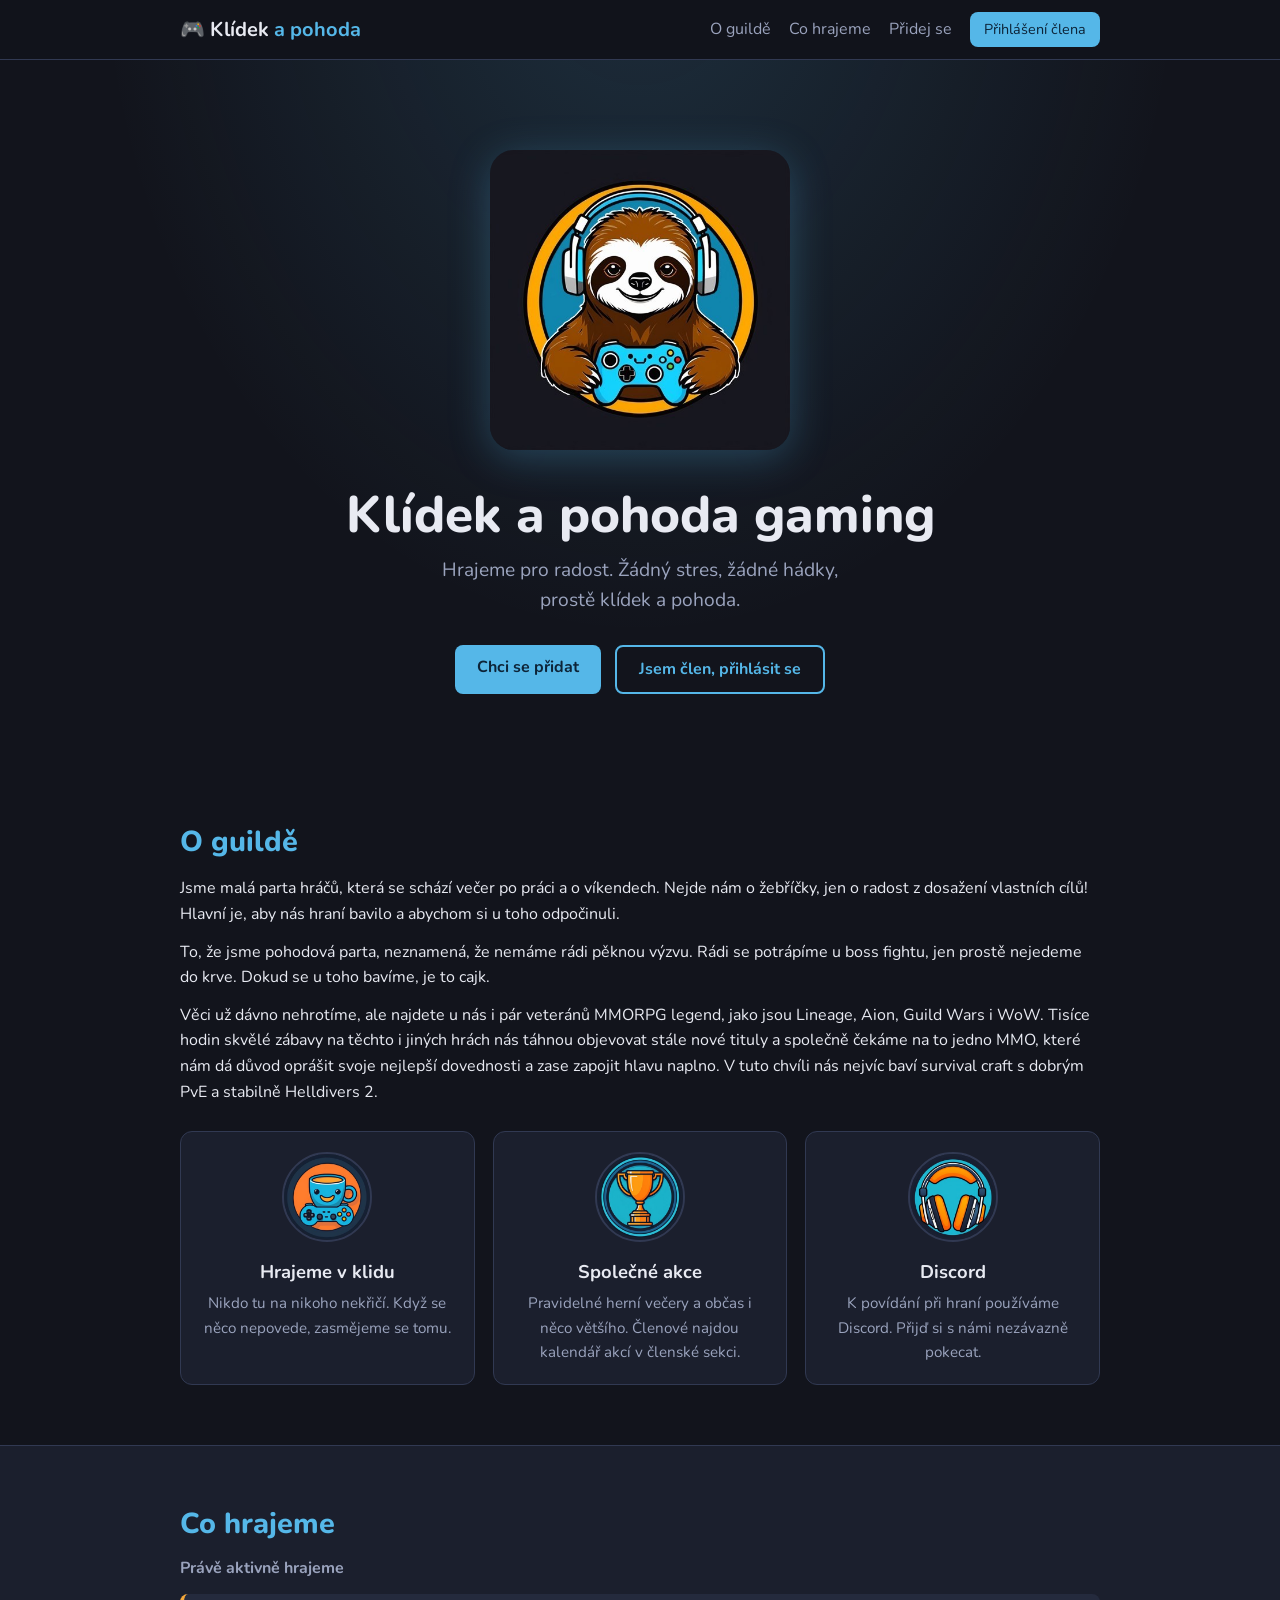
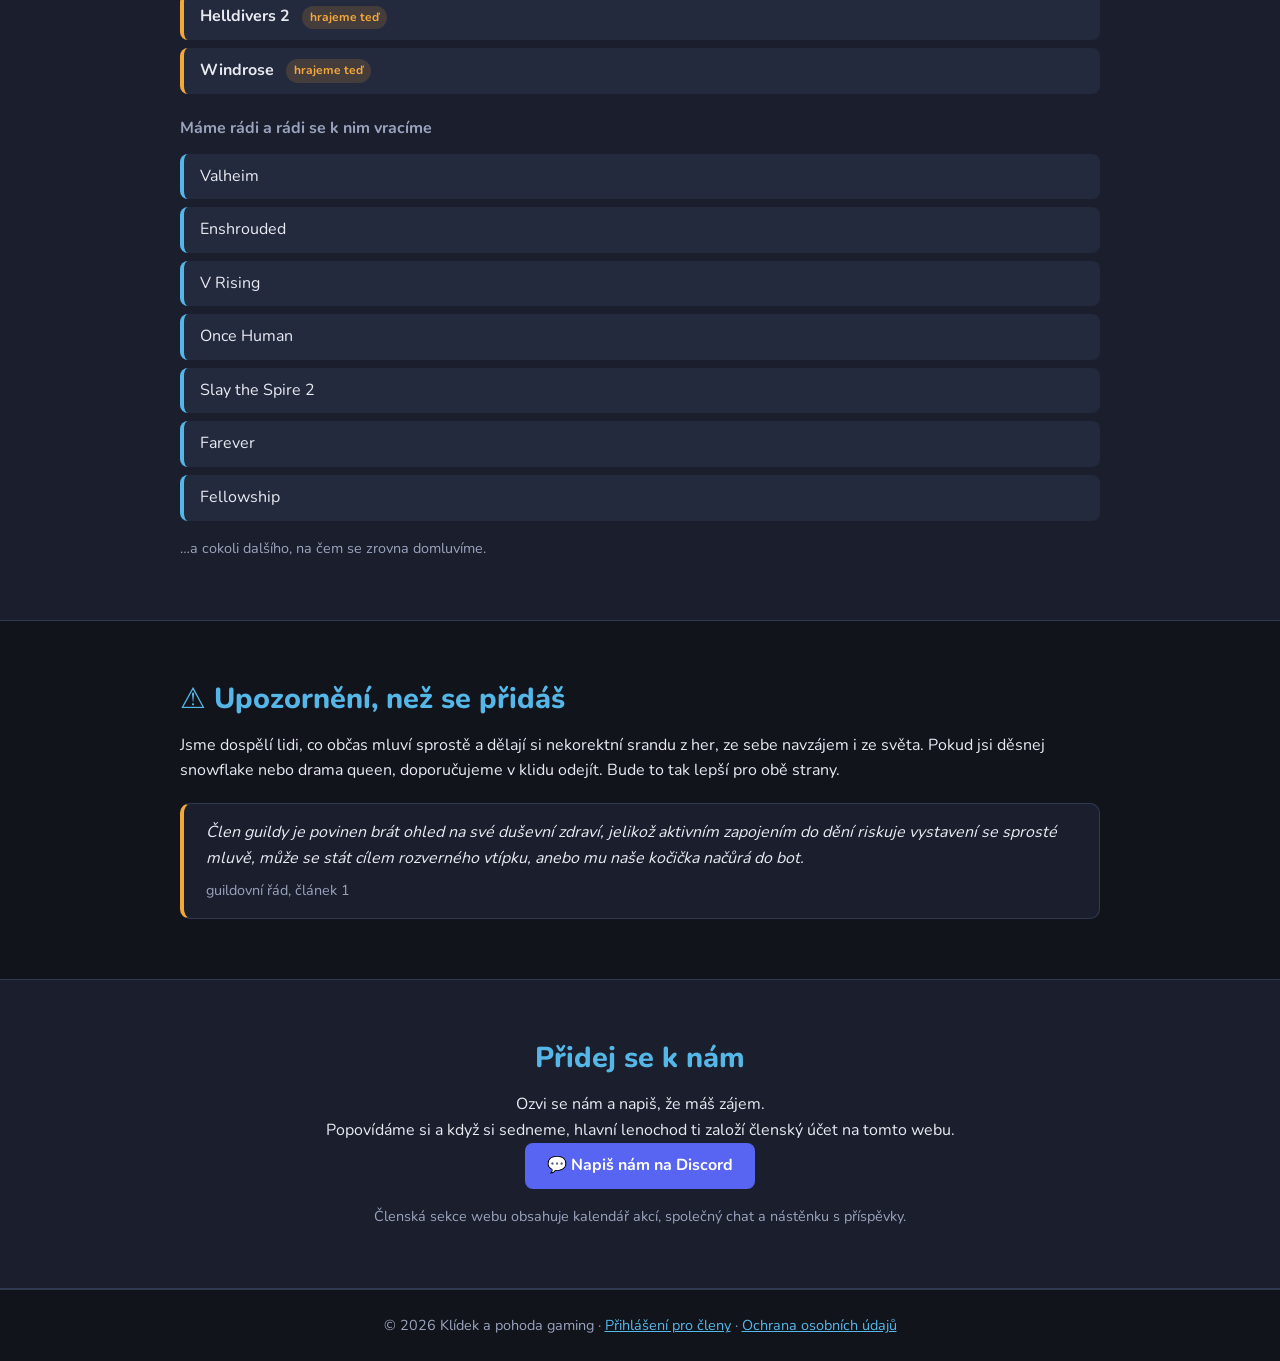
==== commit 087da637: "Uprava webu 04.08.2026" ====
--- a/index.html
+++ b/index.html
@@ -16,7 +16,7 @@
   <meta property="og:image" content="https://klidekpohoda.cz/assets/lenochod-web.jpg">
   <meta property="og:url" content="https://klidekpohoda.cz/">
   <meta name="twitter:card" content="summary_large_image">
-  <link rel="stylesheet" href="css/styl.css?v=32">
+  <link rel="stylesheet" href="css/styl.css?v=34">
 </head>
 <body>
 
@@ -85,6 +85,7 @@
         <h3>Právě aktivně hrajeme</h3>
         <ul class="seznam-her">
           <li class="hra-aktivni">Helldivers 2 <span class="stitek">hrajeme teď</span></li>
+          <li class="hra-aktivni">Windrose <span class="stitek">hrajeme teď</span></li>
         </ul>
         <h3 style="margin-top: 1.5rem;">Máme rádi a rádi se k nim vracíme</h3>
         <ul class="seznam-her">
--- a/css/styl.css
+++ b/css/styl.css
@@ -453,6 +453,18 @@
   vertical-align: -0.2em;
   margin-right: 8px;
 }
+
+/* ---------- Nápověda pro nové členy ---------- */
+
+.napoveda-sekce {
+  display: flex;
+  align-items: flex-start;
+  gap: 12px;
+  margin-bottom: 14px;
+}
+.napoveda-sekce:last-child { margin-bottom: 0; }
+.napoveda-emoji { font-size: 1.5rem; line-height: 1.3; flex-shrink: 0; }
+.napoveda-sekce strong { color: var(--akcent); }
 
 .vyzva-rozbalit summary {
   cursor: pointer;
